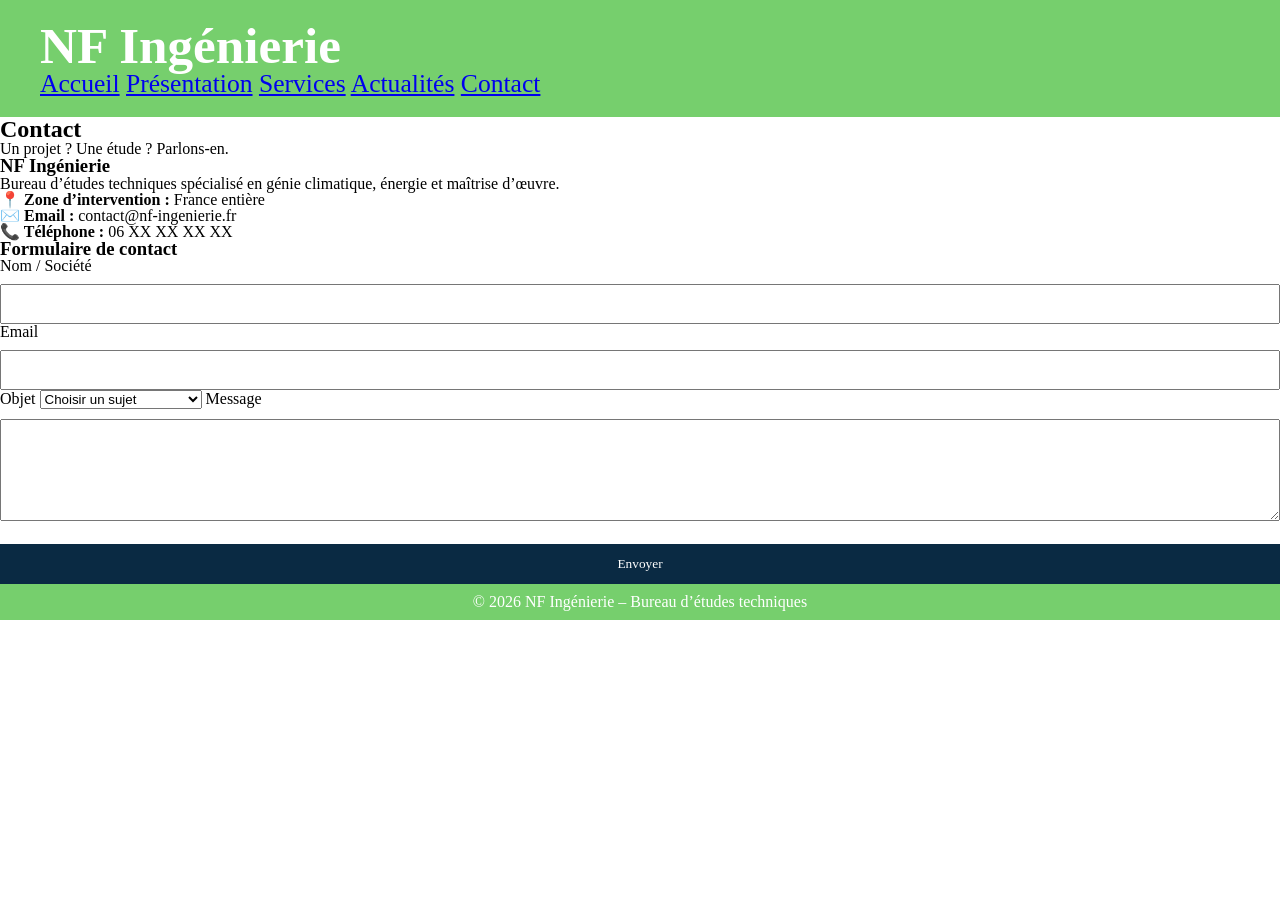
==== contact.html @ 230f8d85 "Add files via upload" ====
<!DOCTYPE html>
<html lang="fr">
<head>
  <meta charset="UTF-8">
  <title>Contact | NF Ingénierie</title>
  <meta name="description" content="Contactez NF Ingénierie, bureau d’études CVC, énergie et maîtrise d’œuvre.">
  <meta name="viewport" content="width=device-width, initial-scale=1.0">

  <link rel="stylesheet" href="assets/css/style.css">
</head>
<body>

<!-- HEADER -->
<header class="header">
  <div class="container">
    <h1>NF Ingénierie</h1>
    <nav>
      <a href="index.html">Accueil</a>
      <a href="index.html#presentation">Présentation</a>
      <a href="index.html#domaines">Services</a>
      <a href="index.html#actualites">Actualités</a>
      <a href="contact.html" class="active">Contact</a>
    </nav>
  </div>
</header>

<!-- HERO -->
<section class="contact-hero">
  <h2>Contact</h2>
  <p>Un projet ? Une étude ? Parlons-en.</p>
</section>

<!-- SECTION CONTACT -->
<section class="contact-section">
  <div class="contact-container">

    <!-- INFOS -->
    <div class="contact-info">
      <h3>NF Ingénierie</h3>
      <p>
        Bureau d’études techniques spécialisé en génie climatique,
        énergie et maîtrise d’œuvre.
      </p>

      <ul>
        <li><strong>📍 Zone d’intervention :</strong> France entière</li>
        <li><strong>✉️ Email :</strong> contact@nf-ingenierie.fr</li>
        <li><strong>📞 Téléphone :</strong> 06 XX XX XX XX</li>
      </ul>
    </div>

    <!-- FORMULAIRE -->
    <div class="contact-form">
      <h3>Formulaire de contact</h3>

      <form id="contactForm">
        <label for="name">Nom / Société</label>
        <input type="text" id="name" required>

        <label for="email">Email</label>
        <input type="email" id="email" required>

        <label for="subject">Objet</label>
        <select id="subject" required>
          <option value="">Choisir un sujet</option>
          <option>Audit / Diagnostic</option>
          <option>Études thermiques</option>
          <option>Maîtrise d'œuvre</option>
          <option>Énergies renouvelables</option>
          <option>Autre demande</option>
        </select>

        <label for="message">Message</label>
        <textarea id="message" rows="5" required></textarea>

        <button type="submit">Envoyer</button>
        <p id="formStatus" class="form-status"></p>
      </form>
    </div>

  </div>
</section>

<!-- FOOTER -->
<footer class="footer">
  <p>© 2026 NF Ingénierie – Bureau d’études techniques</p>
</footer>

<script src="assets/js/contact.js"></script>
</body>
</html>
---- assets/css/style.css ----
/* ===== GLOBAL ===== */
* {
  box-sizing: border-box;
  margin: 0;
  padding: 0;
}

html, body {
  height: 100%;
  font-family: 'Times New Roman', Times, serif;
  line-height: 1;
  display: flex;
  flex-direction: column;
  width: 100%;
}

main {
  flex: 1 0 auto;
  width: 100%;
}

/* ===== HEADER ===== */
header {
  background: #76cf6d;
  color: white;
  padding: 20px 40px;
  display: flex;
  justify-content: space-between;
  align-items: center;
  font-size: 1.6rem;
  cursor: default;
}

header .logo {
  font-weight: bold;
  cursor: pointer;
}

nav button {
  background: none;
  border: none;
  color: white;
  margin-left: 40px;
  cursor: pointer;
  font-size: 1.6rem;
}

nav button:hover {
  text-decoration: underline;
}

/* ===== HERO ===== */
.hero {
  padding: 0px 200px;
  text-align: center;
   background: #e7e6e6;
  width: 100%;
}

/* ===== CONTENT ===== */
.content {
  display: none;
  padding: 40px 20px;
  background-color: #f0f0f0;
  text-align: center;
  width: 100%;
  min-height: 60vh; /* occupe plus d'espace vertical */
  border-radius: 0;
}

.content.active {
  display: block;
}

/* ===== MISSIONS ===== */
.missions-grid {
  display: flex;
  flex-wrap: wrap;
  justify-content: space-around;
  gap: 20px;
  width: 100%;
  padding: 20px;
}

.mission-card {
  flex: 1 1 30%;
  background: rgb(89, 201, 209);
  border-radius: 10px;
  padding: 25px;
  cursor: pointer;
  transition: transform 0.3s;
  position: relative;
}

.mission-card:hover {
  transform: translateY(-5px);
  box-shadow: 0 10px 25px rgba(0,0,0,0.1);
}

.mission-preview {
  list-style: none;
  display: none;
  margin-top: 15px;
  color: hsl(0, 0%, 3%);
}

.mission-card:hover .mission-preview {
  display: block;
  }

/* Détails des missions */
.mission-detail-page ul {
  text-align: center;
  list-style: none;
  margin: 15px 0;
  padding-left: 20px;
}

.mission-detail-page h4 {
  text-align: center;
  margin-top: 20px;
}

/* ===== ACTUALITÉS ===== */
.actus-grid {
  display: grid;
  grid-template-columns: repeat(auto-fit, minmax(300px, 1fr));
  gap: 30px;
  margin-top: 30px;
}

.actu-card {
  background: white;
  border-radius: 8px;
  overflow: hidden;
  box-shadow: 0 8px 20px rgba(0,0,0,0.08);
  transition: 0.3s;
}

.actu-card:hover {
  transform: translateY(-5px);
}

.actu-content {
  padding: 20px;
}

.actu-content h3 {
  margin-top: 0;
}

.actu-date {
  font-size: 1.2rem;
  color: #777;
  margin-bottom: 10px;
}

/* ===== FORMULAIRES ===== */
form input, form textarea, form button {
  width: 100%;
  padding: 10px;
  margin-top: 10px;
  font-family: 'Times New Roman', Times, serif;
}

form button {
  background: #0a2a43;
  color: white;
  border: none;
  cursor: pointer;
  padding: 12px;
  margin-top: 20px;
  transition: 0.3s;
}

form button:hover {
  background: #076b28;
}

/* ===== FOOTER ===== */
footer {
  flex-shrink: 0;
  background: #76cf6d;
  color: white;
  text-align: center;
  padding: 10px 20px;
  width: 100%;
}

/* ===== RESPONSIVE ===== */
@media (max-width: 768px) {
  .missions-grid {
    flex-direction: column;
    align-items: center;
  }

  nav button {
    margin-left: 20px;
    font-size: 1.4rem;
  }

  .hero, .content {
    width: 95%;
  }
}
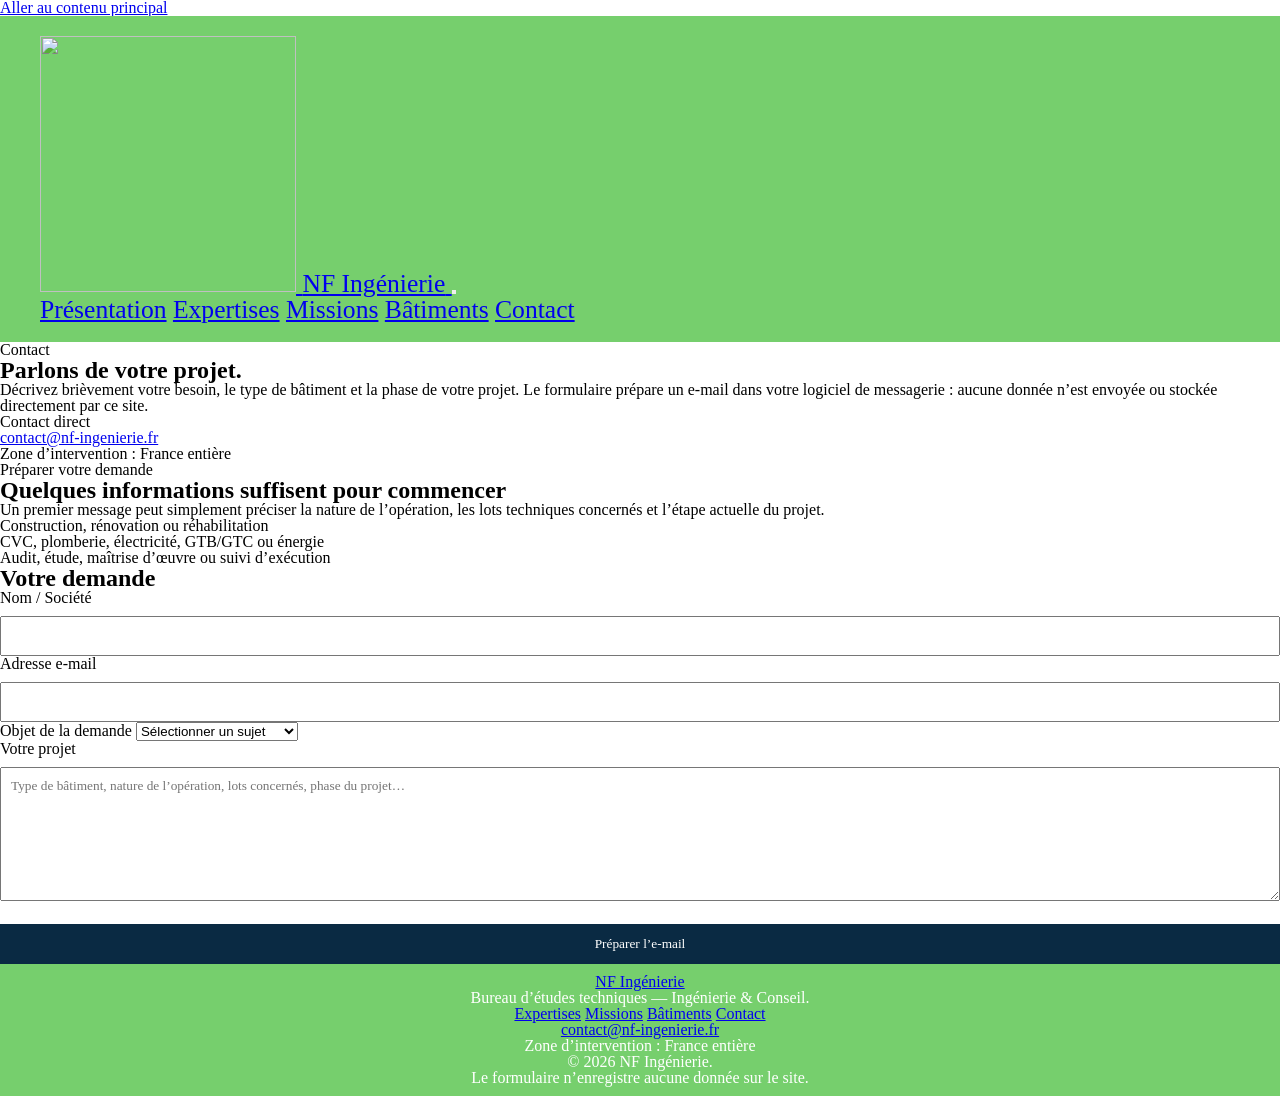
==== commit 7c57a160: "Add files via upload" ====
--- a/contact.html
+++ b/contact.html
@@ -2,90 +2,199 @@
 <html lang="fr">
 <head>
   <meta charset="UTF-8">
-  <title>Contact | NF Ingénierie</title>
-  <meta name="description" content="Contactez NF Ingénierie, bureau d’études CVC, énergie et maîtrise d’œuvre.">
   <meta name="viewport" content="width=device-width, initial-scale=1.0">
-
+  <meta name="theme-color" content="#76cf6d">
+  <link rel="canonical" href="https://nf-ingenierie-bureau-etudes.github.io/contact.html">
+  <title>Contact | NF Ingénierie — Bureau d’études techniques</title>
+  <meta
+    name="description"
+    content="Contactez NF Ingénierie pour présenter votre projet d’étude, de maîtrise d’œuvre, de rénovation énergétique ou de lots techniques du bâtiment."
+  >
+  <link rel="icon" type="image/png" href="assets/images/favicon.png">
   <link rel="stylesheet" href="assets/css/style.css">
 </head>
 <body>
-
-<!-- HEADER -->
-<header class="header">
-  <div class="container">
-    <h1>NF Ingénierie</h1>
-    <nav>
-      <a href="index.html">Accueil</a>
-      <a href="index.html#presentation">Présentation</a>
-      <a href="index.html#domaines">Services</a>
-      <a href="index.html#actualites">Actualités</a>
-      <a href="contact.html" class="active">Contact</a>
-    </nav>
-  </div>
-</header>
-
-<!-- HERO -->
-<section class="contact-hero">
-  <h2>Contact</h2>
-  <p>Un projet ? Une étude ? Parlons-en.</p>
-</section>
-
-<!-- SECTION CONTACT -->
-<section class="contact-section">
-  <div class="contact-container">
-
-    <!-- INFOS -->
-    <div class="contact-info">
-      <h3>NF Ingénierie</h3>
-      <p>
-        Bureau d’études techniques spécialisé en génie climatique,
-        énergie et maîtrise d’œuvre.
-      </p>
-
-      <ul>
-        <li><strong>📍 Zone d’intervention :</strong> France entière</li>
-        <li><strong>✉️ Email :</strong> contact@nf-ingenierie.fr</li>
-        <li><strong>📞 Téléphone :</strong> 06 XX XX XX XX</li>
-      </ul>
+  <a class="skip-link" href="#contenu">Aller au contenu principal</a>
+
+  <!-- =========================
+       EN-TÊTE
+  ========================== -->
+  <header class="site-header">
+    <div class="container header-inner">
+      <a class="brand" href="index.html" aria-label="NF Ingénierie — retour à l’accueil">
+        <img
+          class="brand-mark"
+          src="assets/images/favicon.png"
+          alt=""
+          width="256"
+          height="256"
+          aria-hidden="true"
+        >
+        <span class="brand-name">NF Ingénierie</span>
+      </a>
+
+      <button
+        class="menu-toggle"
+        type="button"
+        aria-expanded="false"
+        aria-controls="main-navigation"
+        aria-label="Ouvrir le menu principal"
+      >
+        <span class="menu-toggle-line" aria-hidden="true"></span>
+        <span class="menu-toggle-line" aria-hidden="true"></span>
+        <span class="menu-toggle-line" aria-hidden="true"></span>
+      </button>
+
+      <nav id="main-navigation" class="main-nav" aria-label="Navigation principale">
+        <a href="index.html#presentation">Présentation</a>
+        <a href="index.html#expertises">Expertises</a>
+        <a href="index.html#missions">Missions</a>
+        <a href="index.html#batiments">Bâtiments</a>
+        <a class="nav-cta active" href="contact.html" aria-current="page">Contact</a>
+      </nav>
     </div>
-
-    <!-- FORMULAIRE -->
-    <div class="contact-form">
-      <h3>Formulaire de contact</h3>
-
-      <form id="contactForm">
-        <label for="name">Nom / Société</label>
-        <input type="text" id="name" required>
-
-        <label for="email">Email</label>
-        <input type="email" id="email" required>
-
-        <label for="subject">Objet</label>
-        <select id="subject" required>
-          <option value="">Choisir un sujet</option>
-          <option>Audit / Diagnostic</option>
-          <option>Études thermiques</option>
-          <option>Maîtrise d'œuvre</option>
-          <option>Énergies renouvelables</option>
-          <option>Autre demande</option>
-        </select>
-
-        <label for="message">Message</label>
-        <textarea id="message" rows="5" required></textarea>
-
-        <button type="submit">Envoyer</button>
-        <p id="formStatus" class="form-status"></p>
-      </form>
+  </header>
+
+  <main id="contenu">
+    <!-- =========================
+         INTRODUCTION CONTACT
+    ========================== -->
+    <section class="contact-hero" aria-labelledby="contact-title">
+      <div class="container contact-hero-grid">
+        <div>
+          <p class="eyebrow">Contact</p>
+          <h1 id="contact-title">Parlons de votre projet.</h1>
+          <p>
+            Décrivez brièvement votre besoin, le type de bâtiment et la phase de votre projet.
+            Le formulaire prépare un e-mail dans votre logiciel de messagerie : aucune donnée
+            n’est envoyée ou stockée directement par ce site.
+          </p>
+        </div>
+
+        <aside class="contact-direct" aria-labelledby="direct-title">
+          <p class="contact-label" id="direct-title">Contact direct</p>
+          <a href="mailto:contact@nf-ingenierie.fr">contact@nf-ingenierie.fr</a>
+          <p>Zone d’intervention : France entière</p>
+        </aside>
+      </div>
+    </section>
+
+    <!-- =========================
+         FORMULAIRE
+    ========================== -->
+    <section class="section contact-section" aria-labelledby="form-title">
+      <div class="container contact-layout">
+        <div class="contact-guidance">
+          <p class="eyebrow">Préparer votre demande</p>
+          <h2>Quelques informations suffisent pour commencer</h2>
+          <p>
+            Un premier message peut simplement préciser la nature de l’opération, les lots
+            techniques concernés et l’étape actuelle du projet.
+          </p>
+
+          <ul class="contact-points">
+            <li>Construction, rénovation ou réhabilitation</li>
+            <li>CVC, plomberie, électricité, GTB/GTC ou énergie</li>
+            <li>Audit, étude, maîtrise d’œuvre ou suivi d’exécution</li>
+          </ul>
+        </div>
+
+        <div class="form-card">
+          <h2 id="form-title">Votre demande</h2>
+
+          <!--
+            GitHub Pages ne traite pas les formulaires côté serveur.
+            contact.js transforme donc les champs ci-dessous en lien « mailto: ».
+            Le site n'affiche jamais un faux message « envoyé avec succès ».
+          -->
+          <form id="contactForm">
+            <div class="form-field">
+              <label for="name">Nom / Société</label>
+              <input
+                type="text"
+                id="name"
+                name="name"
+                autocomplete="organization"
+                required
+              >
+            </div>
+
+            <div class="form-field">
+              <label for="email">Adresse e-mail</label>
+              <input
+                type="email"
+                id="email"
+                name="email"
+                autocomplete="email"
+                required
+              >
+            </div>
+
+            <div class="form-field">
+              <label for="subject">Objet de la demande</label>
+              <select id="subject" name="subject" required>
+                <option value="">Sélectionner un sujet</option>
+                <option value="Audit / Diagnostic">Audit / Diagnostic</option>
+                <option value="Études thermiques">Études thermiques</option>
+                <option value="Maîtrise d’œuvre">Maîtrise d’œuvre</option>
+                <option value="Énergies renouvelables">Énergies renouvelables</option>
+                <option value="Autre demande">Autre demande</option>
+              </select>
+            </div>
+
+            <div class="form-field">
+              <label for="message">Votre projet</label>
+              <textarea
+                id="message"
+                name="message"
+                rows="7"
+                placeholder="Type de bâtiment, nature de l’opération, lots concernés, phase du projet…"
+                required
+              ></textarea>
+            </div>
+
+            <button class="button button-primary form-submit" type="submit">
+              Préparer l’e-mail
+            </button>
+
+            <!-- aria-live permet aux technologies d'assistance d'annoncer le statut. -->
+            <p id="formStatus" class="form-status" aria-live="polite"></p>
+          </form>
+        </div>
+      </div>
+    </section>
+  </main>
+
+  <!-- =========================
+       PIED DE PAGE
+  ========================== -->
+  <footer class="site-footer">
+    <div class="container footer-grid">
+      <div>
+        <a class="footer-brand" href="index.html">NF Ingénierie</a>
+        <p>Bureau d’études techniques — Ingénierie &amp; Conseil.</p>
+      </div>
+
+      <nav class="footer-nav" aria-label="Navigation de pied de page">
+        <a href="index.html#expertises">Expertises</a>
+        <a href="index.html#missions">Missions</a>
+        <a href="index.html#batiments">Bâtiments</a>
+        <a href="contact.html">Contact</a>
+      </nav>
+
+      <div class="footer-contact">
+        <a href="mailto:contact@nf-ingenierie.fr">contact@nf-ingenierie.fr</a>
+        <p>Zone d’intervention : France entière</p>
+      </div>
     </div>
 
-  </div>
-</section>
-
-<!-- FOOTER -->
-<footer class="footer">
-  <p>© 2026 NF Ingénierie – Bureau d’études techniques</p>
-</footer>
-
-<script src="assets/js/contact.js"></script>
+    <div class="container footer-bottom">
+      <p>© <span data-current-year>2026</span> NF Ingénierie.</p>
+      <p>Le formulaire n’enregistre aucune donnée sur le site.</p>
+    </div>
+  </footer>
+
+  <script src="assets/js/main.js"></script>
+  <script src="assets/js/contact.js"></script>
 </body>
 </html>
--- a/assets/css/style.css
+++ b/assets/css/style.css
@@ -27,13 +27,22 @@
   display: flex;
   justify-content: space-between;
   align-items: center;
+  gap: 24px;
   font-size: 1.6rem;
   cursor: default;
 }
 
 header .logo {
-  font-weight: bold;
-  cursor: pointer;
+  cursor: pointer;
+  flex: 0 0 auto;
+}
+
+header .logo img {
+  display: block;
+  height: 105px;
+  width: auto;
+  max-width: 240px;
+  object-fit: contain;
 }
 
 nav button {
@@ -189,14 +198,31 @@
 
 /* ===== RESPONSIVE ===== */
 @media (max-width: 768px) {
+  header {
+    flex-direction: column;
+    padding: 16px 20px;
+  }
+
+  header .logo img {
+    height: 90px;
+    max-width: 220px;
+  }
+
+  header nav {
+    display: flex;
+    flex-wrap: wrap;
+    justify-content: center;
+    gap: 10px 18px;
+  }
+
   .missions-grid {
     flex-direction: column;
     align-items: center;
   }
 
   nav button {
-    margin-left: 20px;
-    font-size: 1.4rem;
+    margin-left: 0;
+    font-size: 1.2rem;
   }
 
   .hero, .content {
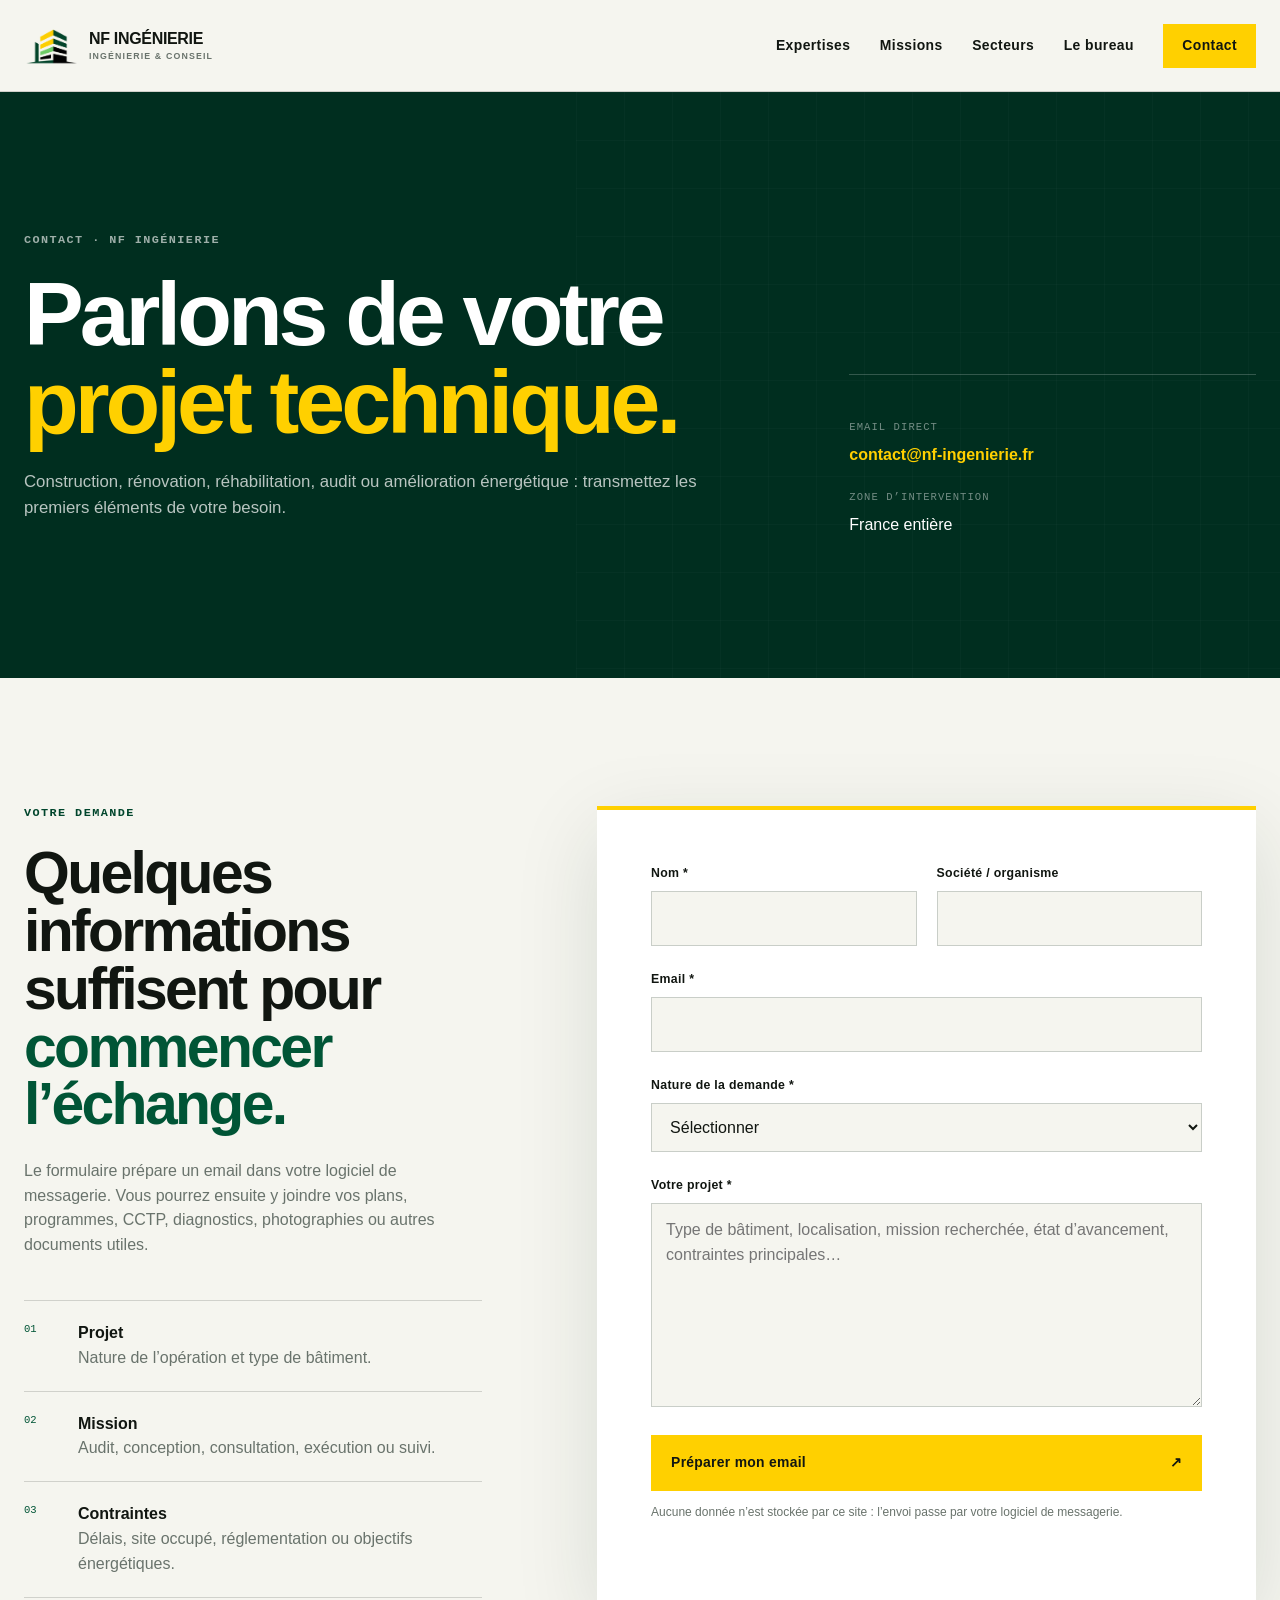
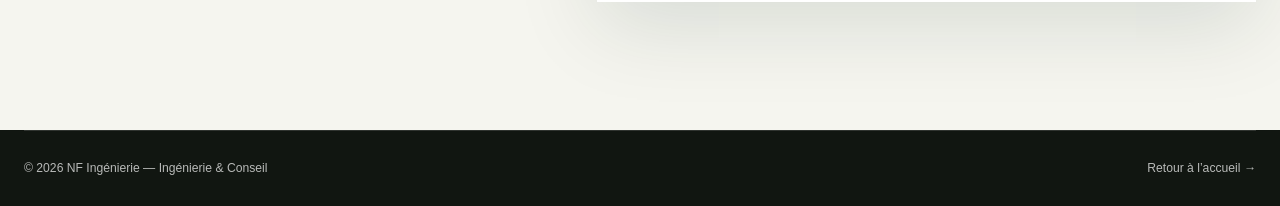
==== commit 761f2734: "Add files via upload" ====
--- a/contact.html
+++ b/contact.html
@@ -1,163 +1,111 @@
-<!DOCTYPE html>
+<!doctype html>
 <html lang="fr">
 <head>
-  <meta charset="UTF-8">
-  <meta name="viewport" content="width=device-width, initial-scale=1.0">
-  <meta name="theme-color" content="#76cf6d">
+  <meta charset="utf-8">
+  <meta name="viewport" content="width=device-width, initial-scale=1">
+  <title>Contact | NF Ingénierie</title>
+  <meta name="description" content="Présentez votre projet à NF Ingénierie : études CVC, plomberie, électricité, GTB/GTC, thermique, énergie et maîtrise d’œuvre.">
+  <meta name="theme-color" content="#00452c">
+  <meta name="robots" content="index,follow">
   <link rel="canonical" href="https://nf-ingenierie-bureau-etudes.github.io/contact.html">
-  <title>Contact | NF Ingénierie — Bureau d’études techniques</title>
-  <meta
-    name="description"
-    content="Contactez NF Ingénierie pour présenter votre projet d’étude, de maîtrise d’œuvre, de rénovation énergétique ou de lots techniques du bâtiment."
-  >
-  <link rel="icon" type="image/png" href="assets/images/favicon.png">
+  <link rel="icon" type="image/png" href="assets/images/logo-nf-ingenierie.png">
+  <script>document.documentElement.classList.add('js');</script>
   <link rel="stylesheet" href="assets/css/style.css">
 </head>
-<body>
-  <a class="skip-link" href="#contenu">Aller au contenu principal</a>
+<body class="contact-page">
+  <a class="skip-link" href="#contenu">Aller au contenu</a>
 
-  <!-- =========================
-       EN-TÊTE
-  ========================== -->
-  <header class="site-header">
-    <div class="container header-inner">
-      <a class="brand" href="index.html" aria-label="NF Ingénierie — retour à l’accueil">
-        <img
-          class="brand-mark"
-          src="assets/images/favicon.png"
-          alt=""
-          width="256"
-          height="256"
-          aria-hidden="true"
-        >
-        <span class="brand-name">NF Ingénierie</span>
+  <header class="site-header" id="top">
+    <div class="header-inner shell">
+      <a class="brand" href="index.html" aria-label="NF Ingénierie — accueil">
+        <img class="brand-mark" src="assets/images/logo-mark.png" alt="" width="1054" height="798">
+        <span class="brand-copy"><strong>NF INGÉNIERIE</strong><small>INGÉNIERIE &amp; CONSEIL</small></span>
       </a>
 
-      <button
-        class="menu-toggle"
-        type="button"
-        aria-expanded="false"
-        aria-controls="main-navigation"
-        aria-label="Ouvrir le menu principal"
-      >
-        <span class="menu-toggle-line" aria-hidden="true"></span>
-        <span class="menu-toggle-line" aria-hidden="true"></span>
-        <span class="menu-toggle-line" aria-hidden="true"></span>
+      <button class="menu-toggle" type="button" aria-expanded="false" aria-controls="main-nav">
+        <span class="sr-only">Ouvrir le menu</span>
+        <span></span><span></span>
       </button>
 
-      <nav id="main-navigation" class="main-nav" aria-label="Navigation principale">
-        <a href="index.html#presentation">Présentation</a>
+      <nav class="main-nav" id="main-nav" aria-label="Navigation principale">
         <a href="index.html#expertises">Expertises</a>
         <a href="index.html#missions">Missions</a>
-        <a href="index.html#batiments">Bâtiments</a>
-        <a class="nav-cta active" href="contact.html" aria-current="page">Contact</a>
+        <a href="index.html#secteurs">Secteurs</a>
+        <a href="index.html#bureau">Le bureau</a>
+        <a class="nav-cta is-current" href="contact.html" aria-current="page">Contact</a>
       </nav>
     </div>
   </header>
 
   <main id="contenu">
-    <!-- =========================
-         INTRODUCTION CONTACT
-    ========================== -->
-    <section class="contact-hero" aria-labelledby="contact-title">
-      <div class="container contact-hero-grid">
-        <div>
-          <p class="eyebrow">Contact</p>
-          <h1 id="contact-title">Parlons de votre projet.</h1>
-          <p>
-            Décrivez brièvement votre besoin, le type de bâtiment et la phase de votre projet.
-            Le formulaire prépare un e-mail dans votre logiciel de messagerie : aucune donnée
-            n’est envoyée ou stockée directement par ce site.
-          </p>
+    <section class="contact-hero">
+      <div class="shell contact-hero-grid">
+        <div class="reveal">
+          <p class="eyebrow eyebrow-light">Contact · NF Ingénierie</p>
+          <h1>Parlons de votre <em>projet technique.</em></h1>
+          <p>Construction, rénovation, réhabilitation, audit ou amélioration énergétique : transmettez les premiers éléments de votre besoin.</p>
         </div>
-
-        <aside class="contact-direct" aria-labelledby="direct-title">
-          <p class="contact-label" id="direct-title">Contact direct</p>
+        <div class="contact-hero-meta reveal">
+          <p class="meta-label">Email direct</p>
           <a href="mailto:contact@nf-ingenierie.fr">contact@nf-ingenierie.fr</a>
-          <p>Zone d’intervention : France entière</p>
-        </aside>
+          <p class="meta-label">Zone d’intervention</p>
+          <p>France entière</p>
+        </div>
       </div>
     </section>
 
-    <!-- =========================
-         FORMULAIRE
-    ========================== -->
-    <section class="section contact-section" aria-labelledby="form-title">
-      <div class="container contact-layout">
-        <div class="contact-guidance">
-          <p class="eyebrow">Préparer votre demande</p>
-          <h2>Quelques informations suffisent pour commencer</h2>
-          <p>
-            Un premier message peut simplement préciser la nature de l’opération, les lots
-            techniques concernés et l’étape actuelle du projet.
-          </p>
+    <section class="contact-main section">
+      <div class="shell contact-layout">
+        <div class="contact-context reveal">
+          <p class="eyebrow">Votre demande</p>
+          <h2>Quelques informations suffisent pour <em>commencer l’échange.</em></h2>
+          <p>Le formulaire prépare un email dans votre logiciel de messagerie. Vous pourrez ensuite y joindre vos plans, programmes, CCTP, diagnostics, photographies ou autres documents utiles.</p>
 
-          <ul class="contact-points">
-            <li>Construction, rénovation ou réhabilitation</li>
-            <li>CVC, plomberie, électricité, GTB/GTC ou énergie</li>
-            <li>Audit, étude, maîtrise d’œuvre ou suivi d’exécution</li>
-          </ul>
+          <div class="contact-points">
+            <div><span>01</span><p><strong>Projet</strong><br>Nature de l’opération et type de bâtiment.</p></div>
+            <div><span>02</span><p><strong>Mission</strong><br>Audit, conception, consultation, exécution ou suivi.</p></div>
+            <div><span>03</span><p><strong>Contraintes</strong><br>Délais, site occupé, réglementation ou objectifs énergétiques.</p></div>
+          </div>
         </div>
 
-        <div class="form-card">
-          <h2 id="form-title">Votre demande</h2>
-
-          <!--
-            GitHub Pages ne traite pas les formulaires côté serveur.
-            contact.js transforme donc les champs ci-dessous en lien « mailto: ».
-            Le site n'affiche jamais un faux message « envoyé avec succès ».
-          -->
-          <form id="contactForm">
-            <div class="form-field">
-              <label for="name">Nom / Société</label>
-              <input
-                type="text"
-                id="name"
-                name="name"
-                autocomplete="organization"
-                required
-              >
+        <div class="contact-form-panel reveal">
+          <form id="contactForm" novalidate>
+            <div class="form-grid">
+              <div class="field">
+                <label for="name">Nom *</label>
+                <input type="text" id="name" name="name" autocomplete="name" required>
+              </div>
+              <div class="field">
+                <label for="company">Société / organisme</label>
+                <input type="text" id="company" name="company" autocomplete="organization">
+              </div>
+              <div class="field field-full">
+                <label for="email">Email *</label>
+                <input type="email" id="email" name="email" autocomplete="email" required>
+              </div>
+              <div class="field field-full">
+                <label for="subject">Nature de la demande *</label>
+                <select id="subject" name="subject" required>
+                  <option value="">Sélectionner</option>
+                  <option>Audit / diagnostic</option>
+                  <option>Études CVC / plomberie</option>
+                  <option>Études électriques CFO / CFA</option>
+                  <option>GTB / GTC</option>
+                  <option>Thermique / performance énergétique</option>
+                  <option>Énergies renouvelables</option>
+                  <option>Maîtrise d’œuvre</option>
+                  <option>Études d’exécution / VISA / DET</option>
+                  <option>Autre demande</option>
+                </select>
+              </div>
+              <div class="field field-full">
+                <label for="message">Votre projet *</label>
+                <textarea id="message" name="message" rows="7" placeholder="Type de bâtiment, localisation, mission recherchée, état d’avancement, contraintes principales…" required></textarea>
+              </div>
             </div>
 
-            <div class="form-field">
-              <label for="email">Adresse e-mail</label>
-              <input
-                type="email"
-                id="email"
-                name="email"
-                autocomplete="email"
-                required
-              >
-            </div>
-
-            <div class="form-field">
-              <label for="subject">Objet de la demande</label>
-              <select id="subject" name="subject" required>
-                <option value="">Sélectionner un sujet</option>
-                <option value="Audit / Diagnostic">Audit / Diagnostic</option>
-                <option value="Études thermiques">Études thermiques</option>
-                <option value="Maîtrise d’œuvre">Maîtrise d’œuvre</option>
-                <option value="Énergies renouvelables">Énergies renouvelables</option>
-                <option value="Autre demande">Autre demande</option>
-              </select>
-            </div>
-
-            <div class="form-field">
-              <label for="message">Votre projet</label>
-              <textarea
-                id="message"
-                name="message"
-                rows="7"
-                placeholder="Type de bâtiment, nature de l’opération, lots concernés, phase du projet…"
-                required
-              ></textarea>
-            </div>
-
-            <button class="button button-primary form-submit" type="submit">
-              Préparer l’e-mail
-            </button>
-
-            <!-- aria-live permet aux technologies d'assistance d'annoncer le statut. -->
+            <button class="button button-primary form-submit" type="submit">Préparer mon email <span aria-hidden="true">↗</span></button>
+            <p class="form-note">Aucune donnée n’est stockée par ce site : l’envoi passe par votre logiciel de messagerie.</p>
             <p id="formStatus" class="form-status" aria-live="polite"></p>
           </form>
         </div>
@@ -165,36 +113,14 @@
     </section>
   </main>
 
-  <!-- =========================
-       PIED DE PAGE
-  ========================== -->
-  <footer class="site-footer">
-    <div class="container footer-grid">
-      <div>
-        <a class="footer-brand" href="index.html">NF Ingénierie</a>
-        <p>Bureau d’études techniques — Ingénierie &amp; Conseil.</p>
-      </div>
-
-      <nav class="footer-nav" aria-label="Navigation de pied de page">
-        <a href="index.html#expertises">Expertises</a>
-        <a href="index.html#missions">Missions</a>
-        <a href="index.html#batiments">Bâtiments</a>
-        <a href="contact.html">Contact</a>
-      </nav>
-
-      <div class="footer-contact">
-        <a href="mailto:contact@nf-ingenierie.fr">contact@nf-ingenierie.fr</a>
-        <p>Zone d’intervention : France entière</p>
-      </div>
-    </div>
-
-    <div class="container footer-bottom">
-      <p>© <span data-current-year>2026</span> NF Ingénierie.</p>
-      <p>Le formulaire n’enregistre aucune donnée sur le site.</p>
+  <footer class="site-footer compact-footer">
+    <div class="shell footer-bottom">
+      <p>© <span data-year>2026</span> NF Ingénierie — Ingénierie & Conseil</p>
+      <a href="index.html">Retour à l’accueil →</a>
     </div>
   </footer>
 
-  <script src="assets/js/main.js"></script>
-  <script src="assets/js/contact.js"></script>
+  <script src="assets/js/main.js" defer></script>
+  <script src="assets/js/contact.js" defer></script>
 </body>
 </html>
--- a/assets/css/style.css
+++ b/assets/css/style.css
@@ -1,231 +1,1645 @@
-/* ===== GLOBAL ===== */
+:root {
+  --ink: #111611;
+  --ink-soft: #303a34;
+  --green-950: #002e1f;
+  --green-900: #003a27;
+  --green-800: #00452c;
+  --green-700: #005536;
+  --green-100: #e7efe9;
+  --yellow: #ffd000;
+  --lime: #68c96a;
+  --paper: #f5f5ef;
+  --paper-deep: #e9ebe4;
+  --white: #ffffff;
+  --muted: #69736c;
+  --line: rgba(17, 22, 17, 0.16);
+  --line-light: rgba(255, 255, 255, 0.18);
+  --shadow: 0 24px 80px rgba(0, 45, 29, 0.12);
+  --shell: min(1280px, calc(100vw - 48px));
+  --header-h: 92px;
+  --ease: cubic-bezier(.2,.72,.2,1);
+}
+
 * {
   box-sizing: border-box;
+}
+
+html {
+  scroll-behavior: smooth;
+  scroll-padding-top: calc(var(--header-h) + 20px);
+}
+
+body {
+  margin: 0;
+  color: var(--ink);
+  background: var(--paper);
+  font-family: Inter, ui-sans-serif, -apple-system, BlinkMacSystemFont, "Segoe UI", Arial, Helvetica, sans-serif;
+  font-size: 16px;
+  line-height: 1.55;
+  text-rendering: optimizeLegibility;
+  -webkit-font-smoothing: antialiased;
+}
+
+a {
+  color: inherit;
+  text-decoration: none;
+}
+
+img {
+  display: block;
+  max-width: 100%;
+}
+
+button,
+input,
+select,
+textarea {
+  font: inherit;
+}
+
+button,
+a {
+  -webkit-tap-highlight-color: transparent;
+}
+
+::selection {
+  background: var(--yellow);
+  color: var(--ink);
+}
+
+.sr-only {
+  position: absolute;
+  width: 1px;
+  height: 1px;
+  padding: 0;
+  margin: -1px;
+  overflow: hidden;
+  clip: rect(0, 0, 0, 0);
+  white-space: nowrap;
+  border: 0;
+}
+
+.skip-link {
+  position: fixed;
+  z-index: 1000;
+  left: 16px;
+  top: 12px;
+  transform: translateY(-180%);
+  padding: 10px 14px;
+  background: var(--yellow);
+  color: var(--ink);
+  font-weight: 800;
+}
+
+.skip-link:focus {
+  transform: translateY(0);
+}
+
+:focus-visible {
+  outline: 3px solid var(--yellow);
+  outline-offset: 4px;
+}
+
+.shell {
+  width: var(--shell);
+  margin-inline: auto;
+}
+
+/* Header */
+.site-header {
+  position: sticky;
+  top: 0;
+  z-index: 100;
+  height: var(--header-h);
+  background: rgba(245, 245, 239, 0.96);
+  border-bottom: 1px solid var(--line);
+  backdrop-filter: blur(18px);
+  -webkit-backdrop-filter: blur(18px);
+}
+
+.header-inner {
+  height: 100%;
+  display: flex;
+  align-items: center;
+  justify-content: space-between;
+  gap: 28px;
+}
+
+.brand {
+  min-width: 248px;
+  display: inline-flex;
+  align-items: center;
+  gap: 11px;
+}
+
+.brand-mark {
+  width: 54px;
+  height: 46px;
+  object-fit: contain;
+  flex: 0 0 auto;
+}
+
+.brand-copy {
+  display: flex;
+  flex-direction: column;
+  line-height: 1;
+}
+
+.brand-copy strong {
+  font-size: 1rem;
+  letter-spacing: -.02em;
+}
+
+.brand-copy small {
+  margin-top: 5px;
+  color: var(--muted);
+  font-size: .55rem;
+  font-weight: 720;
+  letter-spacing: .13em;
+}
+
+.main-nav {
+  display: flex;
+  align-items: center;
+  gap: clamp(18px, 2.3vw, 38px);
+}
+
+.main-nav a {
+  position: relative;
+  font-size: 0.87rem;
+  font-weight: 760;
+  letter-spacing: .03em;
+}
+
+.main-nav a:not(.nav-cta)::after {
+  content: "";
+  position: absolute;
+  left: 0;
+  right: 100%;
+  bottom: -8px;
+  height: 2px;
+  background: var(--green-800);
+  transition: right .3s var(--ease);
+}
+
+.main-nav a:not(.nav-cta):hover::after,
+.main-nav a:not(.nav-cta):focus-visible::after {
+  right: 0;
+}
+
+.nav-cta {
+  display: inline-flex;
+  align-items: center;
+  min-height: 44px;
+  padding: 0 18px;
+  background: var(--green-800);
+  color: var(--white);
+  border: 1px solid var(--green-800);
+  transition: background .25s ease, color .25s ease;
+}
+
+.nav-cta:hover,
+.nav-cta.is-current {
+  background: var(--yellow);
+  color: var(--ink);
+  border-color: var(--yellow);
+}
+
+.menu-toggle {
+  display: none;
+  width: 48px;
+  height: 48px;
+  border: 0;
+  background: transparent;
+  cursor: pointer;
+}
+
+.menu-toggle > span:not(.sr-only) {
+  display: block;
+  width: 24px;
+  height: 2px;
+  margin: 6px auto;
+  background: var(--ink);
+  transition: transform .25s ease;
+}
+
+/* Global type */
+.eyebrow {
+  margin: 0 0 24px;
+  color: var(--green-800);
+  font-family: ui-monospace, SFMono-Regular, Menlo, Consolas, monospace;
+  font-size: .74rem;
+  font-weight: 700;
+  line-height: 1.2;
+  letter-spacing: .12em;
+  text-transform: uppercase;
+}
+
+.eyebrow span {
+  color: var(--ink);
+}
+
+.eyebrow-light {
+  color: rgba(255,255,255,.62);
+}
+
+h1,
+h2,
+h3,
+p {
+  margin-top: 0;
+}
+
+h1,
+h2,
+h3 {
+  text-wrap: balance;
+}
+
+h1,
+h2 {
+  letter-spacing: -.045em;
+  line-height: .98;
+}
+
+h1 {
+  margin-bottom: 28px;
+  font-size: clamp(3.1rem, 7vw, 7.3rem);
+  font-weight: 760;
+}
+
+h2 {
+  margin-bottom: 26px;
+  font-size: clamp(2.45rem, 5.2vw, 5.3rem);
+  font-weight: 735;
+}
+
+h1 em,
+h2 em {
+  color: var(--yellow);
+  font-style: normal;
+}
+
+.section:not(.section-dark) h2 em,
+.contact-main h2 em {
+  color: var(--green-700);
+}
+
+.button {
+  display: inline-flex;
+  align-items: center;
+  justify-content: space-between;
+  gap: 34px;
+  min-height: 56px;
+  padding: 0 20px;
+  border: 1px solid transparent;
+  font-size: .87rem;
+  font-weight: 800;
+  letter-spacing: .02em;
+  transition: transform .25s var(--ease), background .25s ease, color .25s ease;
+}
+
+.button:hover {
+  transform: translateY(-2px);
+}
+
+.button-primary {
+  background: var(--yellow);
+  color: var(--ink);
+}
+
+.button-primary:hover {
+  background: #ffe152;
+}
+
+.button-yellow {
+  background: var(--yellow);
+  color: var(--ink);
+}
+
+.text-link,
+.email-link {
+  display: inline-flex;
+  align-items: center;
+  gap: 12px;
+  font-weight: 760;
+  border-bottom: 1px solid currentColor;
+  padding-bottom: 4px;
+}
+
+.text-link span {
+  transition: transform .25s var(--ease);
+}
+
+.text-link:hover span {
+  transform: translateY(3px);
+}
+
+.dark-link {
+  color: var(--green-800);
+}
+
+/* Hero */
+.hero {
+  color: var(--white);
+  background: var(--green-950);
+  overflow: hidden;
+}
+
+.hero-grid {
+  min-height: calc(100vh - var(--header-h));
+  display: grid;
+  grid-template-columns: 1.1fr .9fr;
+  align-items: center;
+  gap: clamp(42px, 6vw, 110px);
+  padding-block: clamp(72px, 10vw, 130px);
+}
+
+.hero-copy {
+  position: relative;
+  z-index: 2;
+}
+
+.hero .eyebrow {
+  color: rgba(255,255,255,.68);
+}
+
+.hero .eyebrow span {
+  color: var(--yellow);
+}
+
+.hero h1 {
+  max-width: 900px;
+}
+
+.hero-lead {
+  max-width: 760px;
+  margin-bottom: 34px;
+  color: rgba(255,255,255,.78);
+  font-size: clamp(1.04rem, 1.5vw, 1.25rem);
+  line-height: 1.65;
+}
+
+.hero-actions {
+  display: flex;
+  align-items: center;
+  gap: 28px;
+  flex-wrap: wrap;
+  margin-bottom: 50px;
+}
+
+.hero .text-link {
+  color: var(--white);
+}
+
+.hero-scope {
+  display: flex;
+  flex-wrap: wrap;
+  gap: 9px;
+}
+
+.hero-scope span {
+  padding: 7px 10px;
+  border: 1px solid rgba(255,255,255,.19);
+  color: rgba(255,255,255,.7);
+  font-family: ui-monospace, SFMono-Regular, Menlo, Consolas, monospace;
+  font-size: .68rem;
+  letter-spacing: .08em;
+  text-transform: uppercase;
+}
+
+.hero-visual {
+  position: relative;
+  min-height: 600px;
+  display: grid;
+  place-items: center;
+}
+
+.technical-grid {
+  position: absolute;
+  inset: -10%;
+  opacity: .26;
+  background-image:
+    linear-gradient(rgba(255,255,255,.08) 1px, transparent 1px),
+    linear-gradient(90deg, rgba(255,255,255,.08) 1px, transparent 1px);
+  background-size: 48px 48px;
+  mask-image: linear-gradient(to bottom, transparent 0%, #000 16%, #000 86%, transparent 100%);
+}
+
+.technical-grid::before,
+.technical-grid::after {
+  content: "";
+  position: absolute;
+  border: 1px solid rgba(255,208,0,.46);
+}
+
+.technical-grid::before {
+  width: 72%;
+  height: 58%;
+  right: 5%;
+  top: 18%;
+}
+
+.technical-grid::after {
+  width: 44%;
+  height: 35%;
+  left: 5%;
+  bottom: 12%;
+  border-color: rgba(104,201,106,.38);
+}
+
+.logo-panel {
+  position: relative;
+  z-index: 2;
+  width: min(90%, 510px);
+  aspect-ratio: 1 / 1;
+  display: grid;
+  place-items: center;
+  background: var(--paper);
+  box-shadow: 0 40px 100px rgba(0,0,0,.28);
+}
+
+.logo-panel::after {
+  content: "";
+  position: absolute;
+  inset: 0;
+  border: 1px solid rgba(0,0,0,.08);
+  pointer-events: none;
+}
+
+.logo-panel img {
+  width: 88%;
+  height: 88%;
+  object-fit: contain;
+}
+
+.panel-index,
+.panel-caption,
+.technical-tag {
+  position: absolute;
+  z-index: 3;
+  font-family: ui-monospace, SFMono-Regular, Menlo, Consolas, monospace;
+  font-size: .64rem;
+  letter-spacing: .1em;
+  text-transform: uppercase;
+}
+
+.panel-index {
+  top: 17px;
+  left: 17px;
+  color: var(--green-800);
+}
+
+.panel-caption {
+  bottom: 17px;
+  right: 17px;
+  color: var(--muted);
+}
+
+.technical-tag {
+  color: var(--white);
+  background: var(--green-700);
+  border: 1px solid rgba(255,255,255,.22);
+  padding: 7px 9px;
+}
+
+.tag-1 { top: 8%; left: 2%; }
+.tag-2 { top: 19%; right: -2%; background: #101510; }
+.tag-3 { bottom: 13%; right: 2%; background: var(--yellow); color: var(--ink); border-color: var(--yellow); }
+.tag-4 { bottom: 3%; left: 8%; background: var(--lime); color: var(--ink); border-color: var(--lime); }
+
+.credibility-strip {
+  border-top: 1px solid rgba(255,255,255,.16);
+  background: rgba(0,0,0,.08);
+}
+
+.credibility-grid {
+  display: grid;
+  grid-template-columns: repeat(4, 1fr);
+}
+
+.credibility-grid > div {
+  min-height: 100px;
+  padding: 22px 24px;
+  display: flex;
+  flex-direction: column;
+  justify-content: space-between;
+  border-right: 1px solid rgba(255,255,255,.14);
+}
+
+.credibility-grid > div:first-child {
+  border-left: 1px solid rgba(255,255,255,.14);
+}
+
+.credibility-grid span {
+  color: var(--yellow);
+  font-family: ui-monospace, SFMono-Regular, Menlo, Consolas, monospace;
+  font-size: .66rem;
+}
+
+.credibility-grid strong {
+  max-width: 240px;
+  font-size: .78rem;
+  line-height: 1.35;
+  letter-spacing: .025em;
+}
+
+/* Sections */
+.section {
+  padding-block: clamp(88px, 10vw, 150px);
+}
+
+.section-split {
+  display: grid;
+  grid-template-columns: .36fr 1fr;
+  gap: clamp(50px, 8vw, 150px);
+}
+
+.section-kicker {
+  display: flex;
+  gap: 18px;
+  align-items: flex-start;
+  padding-top: 8px;
+}
+
+.section-kicker p,
+.section-number {
+  margin: 0;
+  font-family: ui-monospace, SFMono-Regular, Menlo, Consolas, monospace;
+  font-size: .72rem;
+  letter-spacing: .1em;
+  text-transform: uppercase;
+}
+
+.section-number {
+  color: var(--green-800);
+}
+
+.section-statement h2 {
+  max-width: 1050px;
+  font-size: clamp(2.7rem, 5.8vw, 6.1rem);
+}
+
+.section-statement h2 span {
+  color: var(--green-700);
+}
+
+.section-statement > p {
+  max-width: 820px;
+  color: var(--ink-soft);
+  font-size: clamp(1.05rem, 1.55vw, 1.25rem);
+}
+
+.section-dark {
+  position: relative;
+  color: var(--white);
+  background: var(--ink);
+}
+
+.section-dark::before {
+  content: "";
+  position: absolute;
+  top: 0;
+  left: 0;
+  width: 24%;
+  height: 4px;
+  background: var(--yellow);
+}
+
+.section-head {
+  display: grid;
+  grid-template-columns: 1.3fr .7fr;
+  gap: clamp(40px, 8vw, 120px);
+  align-items: end;
+  margin-bottom: clamp(56px, 8vw, 100px);
+}
+
+.section-head h2 {
+  margin-bottom: 0;
+  max-width: 950px;
+}
+
+.section-head > p {
+  max-width: 520px;
+  margin-bottom: 6px;
+  color: rgba(255,255,255,.66);
+}
+
+.section-head-light > p {
+  color: var(--muted);
+}
+
+.expertise-list {
+  border-top: 1px solid var(--line-light);
+}
+
+.expertise-row {
+  display: grid;
+  grid-template-columns: 80px minmax(0, 1.2fr) minmax(240px, .65fr);
+  gap: 28px;
+  align-items: start;
+  padding: 34px 0 38px;
+  border-bottom: 1px solid var(--line-light);
+  transition: background .25s ease, padding .25s var(--ease);
+}
+
+.expertise-row:hover {
+  background: rgba(255,255,255,.035);
+  padding-left: 16px;
+  padding-right: 16px;
+}
+
+.expertise-no,
+.tech-line,
+.expertise-meta {
+  font-family: ui-monospace, SFMono-Regular, Menlo, Consolas, monospace;
+  text-transform: uppercase;
+  letter-spacing: .08em;
+}
+
+.expertise-no {
+  color: var(--yellow);
+  font-size: .72rem;
+}
+
+.expertise-main h3 {
+  margin-bottom: 12px;
+  font-size: clamp(1.55rem, 2.5vw, 2.25rem);
+  line-height: 1.05;
+}
+
+.expertise-main p {
+  max-width: 760px;
+  margin-bottom: 0;
+  color: rgba(255,255,255,.66);
+}
+
+.expertise-meta {
+  color: rgba(255,255,255,.42);
+  font-size: .67rem;
+  line-height: 1.7;
+}
+
+/* Missions */
+.project-cycle {
+  list-style: none;
   margin: 0;
   padding: 0;
-}
-
-html, body {
-  height: 100%;
-  font-family: 'Times New Roman', Times, serif;
-  line-height: 1;
+  display: grid;
+  grid-template-columns: repeat(5, 1fr);
+  border-top: 1px solid var(--line);
+  border-bottom: 1px solid var(--line);
+}
+
+.cycle-step {
+  position: relative;
+  min-height: 420px;
+  padding: 38px 24px 32px;
+  border-right: 1px solid var(--line);
+}
+
+.cycle-step:first-child {
+  border-left: 1px solid var(--line);
+}
+
+.cycle-step::before {
+  content: "";
+  position: absolute;
+  left: 0;
+  top: -1px;
+  width: 0;
+  height: 3px;
+  background: var(--green-700);
+  transition: width .4s var(--ease);
+}
+
+.cycle-step:hover::before {
+  width: 100%;
+}
+
+.cycle-marker {
+  width: 42px;
+  height: 42px;
+  display: grid;
+  place-items: center;
+  margin-bottom: 74px;
+  border: 1px solid var(--line);
+  font-family: ui-monospace, SFMono-Regular, Menlo, Consolas, monospace;
+  font-size: .68rem;
+  color: var(--green-800);
+}
+
+.cycle-label {
+  margin-bottom: 8px;
+  color: var(--muted);
+  font-family: ui-monospace, SFMono-Regular, Menlo, Consolas, monospace;
+  font-size: .68rem;
+  letter-spacing: .08em;
+  text-transform: uppercase;
+}
+
+.cycle-step h3 {
+  margin-bottom: 16px;
+  font-size: clamp(1.45rem, 2vw, 1.95rem);
+}
+
+.cycle-step > div:last-child > p:not(.cycle-label) {
+  color: var(--ink-soft);
+  font-size: .9rem;
+}
+
+.tech-line {
+  position: absolute;
+  left: 24px;
+  right: 24px;
+  bottom: 28px;
+  color: var(--green-800);
+  font-size: .64rem;
+}
+
+/* Energy */
+.regulation-section {
+  background: var(--paper-deep);
+}
+
+.regulation-grid {
+  display: grid;
+  grid-template-columns: .85fr 1.15fr;
+  gap: clamp(50px, 9vw, 140px);
+  align-items: start;
+}
+
+.regulation-copy {
+  position: sticky;
+  top: calc(var(--header-h) + 40px);
+}
+
+.regulation-copy h2 {
+  font-size: clamp(2.6rem, 4.7vw, 4.8rem);
+}
+
+.regulation-copy > p:not(.eyebrow) {
+  max-width: 610px;
+  color: var(--ink-soft);
+  margin-bottom: 32px;
+}
+
+.regulation-panel {
+  border-top: 1px solid var(--line);
+}
+
+.regulation-item {
+  display: grid;
+  grid-template-columns: 54px 1fr;
+  gap: 22px;
+  padding: 34px 0;
+  border-bottom: 1px solid var(--line);
+}
+
+.regulation-item > span {
+  padding-top: 7px;
+  color: var(--green-800);
+  font-family: ui-monospace, SFMono-Regular, Menlo, Consolas, monospace;
+  font-size: .68rem;
+}
+
+.regulation-item h3 {
+  margin-bottom: 8px;
+  font-size: 1.45rem;
+}
+
+.regulation-item p {
+  margin-bottom: 0;
+  color: var(--muted);
+}
+
+/* Sectors */
+.sectors-section {
+  background: var(--white);
+}
+
+.sector-grid {
+  display: grid;
+  grid-template-columns: repeat(3, 1fr);
+  border-top: 1px solid var(--line);
+  border-left: 1px solid var(--line);
+}
+
+.sector-card {
+  min-height: 260px;
+  padding: 28px;
+  border-right: 1px solid var(--line);
+  border-bottom: 1px solid var(--line);
   display: flex;
   flex-direction: column;
+  justify-content: flex-end;
+  transition: background .25s ease, color .25s ease;
+}
+
+.sector-card:hover {
+  background: var(--green-800);
+  color: var(--white);
+}
+
+.sector-card > span {
+  margin-bottom: auto;
+  color: var(--green-700);
+  font-family: ui-monospace, SFMono-Regular, Menlo, Consolas, monospace;
+  font-size: .68rem;
+}
+
+.sector-card:hover > span {
+  color: var(--yellow);
+}
+
+.sector-card h3 {
+  margin-bottom: 9px;
+  font-size: clamp(1.6rem, 2vw, 2.15rem);
+}
+
+.sector-card p {
+  margin-bottom: 0;
+  color: var(--muted);
+  font-size: .9rem;
+}
+
+.sector-card:hover p {
+  color: rgba(255,255,255,.7);
+}
+
+/* Office */
+.office-section {
+  background: var(--paper);
+}
+
+.office-grid {
+  display: grid;
+  grid-template-columns: .8fr 1.2fr;
+  gap: clamp(48px, 9vw, 140px);
+  align-items: center;
+}
+
+.office-mark {
+  position: relative;
+  background: var(--white);
+  border: 1px solid var(--line);
+  aspect-ratio: 1/1;
+  display: grid;
+  place-items: center;
+}
+
+.office-mark::before,
+.office-mark::after {
+  content: "";
+  position: absolute;
+  pointer-events: none;
+}
+
+.office-mark::before {
+  inset: 24px;
+  border: 1px solid rgba(0,69,44,.12);
+}
+
+.office-mark::after {
+  width: 96px;
+  height: 4px;
+  top: 0;
+  left: 0;
+  background: var(--yellow);
+}
+
+.office-mark img {
+  width: 82%;
+  height: 82%;
+  object-fit: contain;
+}
+
+.office-copy h2 {
+  font-size: clamp(2.8rem, 5.2vw, 5.4rem);
+}
+
+.office-copy > p:not(.eyebrow) {
+  max-width: 760px;
+  color: var(--ink-soft);
+  font-size: 1.05rem;
+}
+
+.principles {
+  margin-top: 42px;
+  border-top: 1px solid var(--line);
+}
+
+.principles > div {
+  display: grid;
+  grid-template-columns: 46px 1fr;
+  gap: 18px;
+  padding: 20px 0;
+  border-bottom: 1px solid var(--line);
+}
+
+.principles span {
+  color: var(--green-700);
+  font-family: ui-monospace, SFMono-Regular, Menlo, Consolas, monospace;
+  font-size: .68rem;
+}
+
+.principles p {
+  margin: 0;
+  color: var(--muted);
+}
+
+.principles strong {
+  color: var(--ink);
+}
+
+/* CTA */
+.project-cta {
+  color: var(--white);
+  background: var(--green-800);
+  padding-block: clamp(74px, 9vw, 120px);
+  position: relative;
+  overflow: hidden;
+}
+
+.project-cta::after {
+  content: "";
+  position: absolute;
+  width: 420px;
+  height: 420px;
+  right: -180px;
+  bottom: -230px;
+  border: 1px solid rgba(255,255,255,.18);
+  transform: rotate(45deg);
+}
+
+.cta-grid {
+  position: relative;
+  z-index: 2;
+  display: grid;
+  grid-template-columns: 1.25fr .75fr;
+  gap: 60px;
+  align-items: end;
+}
+
+.cta-grid h2 {
+  margin: 0;
+  font-size: clamp(2.8rem, 5.6vw, 5.8rem);
+}
+
+.cta-actions {
+  display: flex;
+  flex-direction: column;
+  align-items: flex-start;
+  gap: 24px;
+  padding-bottom: 8px;
+}
+
+.email-link {
+  color: rgba(255,255,255,.84);
+  overflow-wrap: anywhere;
+}
+
+/* Footer */
+.site-footer {
+  color: rgba(255,255,255,.7);
+  background: var(--ink);
+  padding-top: 70px;
+}
+
+.footer-grid {
+  display: grid;
+  grid-template-columns: 1.25fr repeat(3, 1fr);
+  gap: 48px;
+  padding-bottom: 58px;
+}
+
+.footer-brand {
+  width: 170px;
+  height: 170px;
+  background: var(--paper);
+  display: grid;
+  place-items: center;
+}
+
+.footer-brand img {
+  width: 92%;
+  height: 92%;
+  object-fit: contain;
+}
+
+.footer-grid > div:not(.footer-brand) {
+  display: flex;
+  flex-direction: column;
+  align-items: flex-start;
+  gap: 9px;
+  font-size: .85rem;
+}
+
+.footer-label {
+  margin-bottom: 8px;
+  color: var(--white);
+  font-family: ui-monospace, SFMono-Regular, Menlo, Consolas, monospace;
+  font-size: .67rem;
+  letter-spacing: .1em;
+  text-transform: uppercase;
+}
+
+.footer-grid a:hover {
+  color: var(--yellow);
+}
+
+.footer-grid p {
+  margin: 0;
+}
+
+.footer-bottom {
+  min-height: 76px;
+  display: flex;
+  align-items: center;
+  justify-content: space-between;
+  gap: 24px;
+  border-top: 1px solid rgba(255,255,255,.13);
+  font-size: .76rem;
+}
+
+.footer-bottom p {
+  margin: 0;
+}
+
+.compact-footer {
+  padding-top: 0;
+}
+
+/* Contact page */
+.contact-hero {
+  color: var(--white);
+  background: var(--green-950);
+  padding-block: clamp(88px, 11vw, 150px);
+  position: relative;
+  overflow: hidden;
+}
+
+.contact-hero::after {
+  content: "";
+  position: absolute;
+  inset: 0 0 0 45%;
+  opacity: .18;
+  background-image:
+    linear-gradient(rgba(255,255,255,.12) 1px, transparent 1px),
+    linear-gradient(90deg, rgba(255,255,255,.12) 1px, transparent 1px);
+  background-size: 48px 48px;
+}
+
+.contact-hero-grid {
+  position: relative;
+  z-index: 2;
+  display: grid;
+  grid-template-columns: 1.3fr .7fr;
+  gap: 70px;
+  align-items: end;
+}
+
+.contact-hero h1 {
+  max-width: 900px;
+  margin-bottom: 22px;
+  font-size: clamp(3.4rem, 7vw, 7rem);
+}
+
+.contact-hero > .shell > div:first-child > p:last-child {
+  max-width: 680px;
+  color: rgba(255,255,255,.72);
+  font-size: 1.05rem;
+}
+
+.contact-hero-meta {
+  border-top: 1px solid rgba(255,255,255,.2);
+  padding-top: 22px;
+}
+
+.meta-label {
+  margin: 22px 0 7px;
+  color: rgba(255,255,255,.45);
+  font-family: ui-monospace, SFMono-Regular, Menlo, Consolas, monospace;
+  font-size: .66rem;
+  letter-spacing: .1em;
+  text-transform: uppercase;
+}
+
+.contact-hero-meta a {
+  color: var(--yellow);
+  font-weight: 760;
+  overflow-wrap: anywhere;
+}
+
+.contact-hero-meta p:last-child {
+  margin-bottom: 0;
+}
+
+.contact-layout {
+  display: grid;
+  grid-template-columns: .82fr 1.18fr;
+  gap: clamp(50px, 9vw, 130px);
+  align-items: start;
+}
+
+.contact-context h2 {
+  font-size: clamp(2.7rem, 4.6vw, 4.9rem);
+}
+
+.contact-context > p:not(.eyebrow) {
+  color: var(--muted);
+}
+
+.contact-points {
+  margin-top: 42px;
+  border-top: 1px solid var(--line);
+}
+
+.contact-points > div {
+  display: grid;
+  grid-template-columns: 40px 1fr;
+  gap: 14px;
+  padding: 20px 0;
+  border-bottom: 1px solid var(--line);
+}
+
+.contact-points span {
+  color: var(--green-700);
+  font-family: ui-monospace, SFMono-Regular, Menlo, Consolas, monospace;
+  font-size: .66rem;
+}
+
+.contact-points p {
+  margin: 0;
+  color: var(--muted);
+}
+
+.contact-points strong {
+  color: var(--ink);
+}
+
+.contact-form-panel {
+  background: var(--white);
+  border-top: 4px solid var(--yellow);
+  padding: clamp(28px, 5vw, 54px);
+  box-shadow: var(--shadow);
+}
+
+.form-grid {
+  display: grid;
+  grid-template-columns: repeat(2, 1fr);
+  gap: 24px 20px;
+}
+
+.field {
+  display: flex;
+  flex-direction: column;
+  gap: 8px;
+}
+
+.field-full {
+  grid-column: 1 / -1;
+}
+
+.field label {
+  color: var(--ink);
+  font-size: .77rem;
+  font-weight: 780;
+  letter-spacing: .025em;
+}
+
+.field input,
+.field select,
+.field textarea {
   width: 100%;
-}
-
-main {
-  flex: 1 0 auto;
+  border: 1px solid #c9cec8;
+  border-radius: 0;
+  background: var(--paper);
+  color: var(--ink);
+  padding: 14px 14px;
+  outline: none;
+  transition: border-color .2s ease, box-shadow .2s ease, background .2s ease;
+}
+
+.field textarea {
+  min-height: 180px;
+  resize: vertical;
+}
+
+.field input:focus,
+.field select:focus,
+.field textarea:focus {
+  border-color: var(--green-700);
+  background: var(--white);
+  box-shadow: 0 0 0 3px rgba(0,85,54,.1);
+}
+
+.field [aria-invalid="true"] {
+  border-color: #9d2929;
+  box-shadow: 0 0 0 3px rgba(157,41,41,.08);
+}
+
+.form-submit {
   width: 100%;
-}
-
-/* ===== HEADER ===== */
-header {
-  background: #76cf6d;
-  color: white;
-  padding: 20px 40px;
-  display: flex;
-  justify-content: space-between;
-  align-items: center;
-  gap: 24px;
-  font-size: 1.6rem;
-  cursor: default;
-}
-
-header .logo {
+  margin-top: 28px;
+  border: 0;
   cursor: pointer;
-  flex: 0 0 auto;
-}
-
-header .logo img {
-  display: block;
-  height: 105px;
-  width: auto;
-  max-width: 240px;
-  object-fit: contain;
-}
-
-nav button {
-  background: none;
-  border: none;
-  color: white;
-  margin-left: 40px;
-  cursor: pointer;
-  font-size: 1.6rem;
-}
-
-nav button:hover {
-  text-decoration: underline;
-}
-
-/* ===== HERO ===== */
-.hero {
-  padding: 0px 200px;
-  text-align: center;
-   background: #e7e6e6;
-  width: 100%;
-}
-
-/* ===== CONTENT ===== */
-.content {
-  display: none;
-  padding: 40px 20px;
-  background-color: #f0f0f0;
-  text-align: center;
-  width: 100%;
-  min-height: 60vh; /* occupe plus d'espace vertical */
-  border-radius: 0;
-}
-
-.content.active {
-  display: block;
-}
-
-/* ===== MISSIONS ===== */
-.missions-grid {
-  display: flex;
-  flex-wrap: wrap;
-  justify-content: space-around;
-  gap: 20px;
-  width: 100%;
-  padding: 20px;
-}
-
-.mission-card {
-  flex: 1 1 30%;
-  background: rgb(89, 201, 209);
-  border-radius: 10px;
-  padding: 25px;
-  cursor: pointer;
-  transition: transform 0.3s;
-  position: relative;
-}
-
-.mission-card:hover {
-  transform: translateY(-5px);
-  box-shadow: 0 10px 25px rgba(0,0,0,0.1);
-}
-
-.mission-preview {
-  list-style: none;
-  display: none;
-  margin-top: 15px;
-  color: hsl(0, 0%, 3%);
-}
-
-.mission-card:hover .mission-preview {
-  display: block;
-  }
-
-/* Détails des missions */
-.mission-detail-page ul {
-  text-align: center;
-  list-style: none;
-  margin: 15px 0;
-  padding-left: 20px;
-}
-
-.mission-detail-page h4 {
-  text-align: center;
-  margin-top: 20px;
-}
-
-/* ===== ACTUALITÉS ===== */
-.actus-grid {
-  display: grid;
-  grid-template-columns: repeat(auto-fit, minmax(300px, 1fr));
-  gap: 30px;
-  margin-top: 30px;
-}
-
-.actu-card {
-  background: white;
-  border-radius: 8px;
-  overflow: hidden;
-  box-shadow: 0 8px 20px rgba(0,0,0,0.08);
-  transition: 0.3s;
-}
-
-.actu-card:hover {
-  transform: translateY(-5px);
-}
-
-.actu-content {
-  padding: 20px;
-}
-
-.actu-content h3 {
-  margin-top: 0;
-}
-
-.actu-date {
-  font-size: 1.2rem;
-  color: #777;
-  margin-bottom: 10px;
-}
-
-/* ===== FORMULAIRES ===== */
-form input, form textarea, form button {
-  width: 100%;
-  padding: 10px;
-  margin-top: 10px;
-  font-family: 'Times New Roman', Times, serif;
-}
-
-form button {
-  background: #0a2a43;
-  color: white;
-  border: none;
-  cursor: pointer;
-  padding: 12px;
-  margin-top: 20px;
-  transition: 0.3s;
-}
-
-form button:hover {
-  background: #076b28;
-}
-
-/* ===== FOOTER ===== */
-footer {
-  flex-shrink: 0;
-  background: #76cf6d;
-  color: white;
-  text-align: center;
-  padding: 10px 20px;
-  width: 100%;
-}
-
-/* ===== RESPONSIVE ===== */
-@media (max-width: 768px) {
-  header {
+}
+
+.form-note,
+.form-status {
+  margin: 12px 0 0;
+  color: var(--muted);
+  font-size: .75rem;
+}
+
+.form-status {
+  min-height: 1.2em;
+  color: var(--green-800);
+  font-weight: 700;
+}
+
+/* Reveal animations */
+.js .reveal {
+  opacity: 0;
+  transform: translateY(24px);
+  transition: opacity .75s var(--ease), transform .75s var(--ease);
+}
+
+.js .reveal.is-visible {
+  opacity: 1;
+  transform: none;
+}
+
+/* Responsive */
+@media (max-width: 1100px) {
+  :root {
+    --header-h: 82px;
+  }
+
+  .main-nav {
+    gap: 20px;
+  }
+
+  .main-nav a {
+    font-size: .8rem;
+  }
+
+  .brand {
+    min-width: 218px;
+  }
+
+  .brand-mark {
+    width: 49px;
+    height: 42px;
+  }
+
+  .brand-copy strong {
+    font-size: .92rem;
+  }
+
+  .hero-grid {
+    grid-template-columns: 1fr .72fr;
+  }
+
+  .hero-visual {
+    min-height: 480px;
+  }
+
+  .project-cycle {
+    grid-template-columns: repeat(2, 1fr);
+  }
+
+  .cycle-step {
+    min-height: 360px;
+    border-bottom: 1px solid var(--line);
+  }
+
+  .cycle-step:nth-child(odd) {
+    border-left: 1px solid var(--line);
+  }
+
+  .cycle-step:last-child {
+    grid-column: 1 / -1;
+  }
+}
+
+@media (max-width: 860px) {
+  :root {
+    --shell: min(100% - 32px, 1280px);
+  }
+
+  .menu-toggle {
+    display: block;
+    position: relative;
+    z-index: 102;
+  }
+
+  .menu-toggle[aria-expanded="true"] > span:not(.sr-only):nth-child(2) {
+    transform: translateY(4px) rotate(45deg);
+  }
+
+  .menu-toggle[aria-expanded="true"] > span:not(.sr-only):nth-child(3) {
+    transform: translateY(-4px) rotate(-45deg);
+  }
+
+  .main-nav {
+    position: fixed;
+    inset: var(--header-h) 0 auto 0;
+    display: grid;
+    gap: 0;
+    padding: 8px 16px 24px;
+    background: var(--paper);
+    border-bottom: 1px solid var(--line);
+    transform: translateY(-130%);
+    opacity: 0;
+    visibility: hidden;
+    transition: transform .32s var(--ease), opacity .25s ease, visibility .25s;
+  }
+
+  .main-nav.is-open {
+    transform: translateY(0);
+    opacity: 1;
+    visibility: visible;
+  }
+
+  .main-nav a {
+    padding: 16px 4px;
+    border-bottom: 1px solid var(--line);
+    font-size: 1rem;
+  }
+
+  .main-nav a::after {
+    display: none;
+  }
+
+  .nav-cta {
+    margin-top: 10px;
+    justify-content: center;
+    border-bottom: 0 !important;
+  }
+
+  .hero-grid,
+  .section-split,
+  .section-head,
+  .regulation-grid,
+  .office-grid,
+  .cta-grid,
+  .contact-hero-grid,
+  .contact-layout {
+    grid-template-columns: 1fr;
+  }
+
+  .hero-grid {
+    min-height: auto;
+    padding-top: 76px;
+    padding-bottom: 80px;
+  }
+
+  .hero-visual {
+    min-height: 560px;
+  }
+
+  .credibility-grid {
+    grid-template-columns: repeat(2, 1fr);
+  }
+
+  .credibility-grid > div:nth-child(3) {
+    border-left: 1px solid rgba(255,255,255,.14);
+    border-top: 1px solid rgba(255,255,255,.14);
+  }
+
+  .credibility-grid > div:nth-child(4) {
+    border-top: 1px solid rgba(255,255,255,.14);
+  }
+
+  .section-split {
+    gap: 42px;
+  }
+
+  .section-head {
+    gap: 24px;
+  }
+
+  .section-head > p {
+    max-width: 740px;
+  }
+
+  .expertise-row {
+    grid-template-columns: 48px 1fr;
+  }
+
+  .expertise-meta {
+    grid-column: 2;
+    max-width: 650px;
+  }
+
+  .regulation-copy {
+    position: static;
+  }
+
+  .sector-grid {
+    grid-template-columns: repeat(2, 1fr);
+  }
+
+  .office-mark {
+    max-width: 620px;
+  }
+
+  .cta-actions {
+    align-items: flex-start;
+  }
+
+  .footer-grid {
+    grid-template-columns: repeat(2, 1fr);
+  }
+
+  .contact-hero::after {
+    inset: 45% 0 0 0;
+  }
+}
+
+@media (max-width: 600px) {
+  :root {
+    --shell: min(100% - 24px, 1280px);
+    --header-h: 76px;
+  }
+
+  .brand {
+    min-width: 188px;
+    gap: 8px;
+  }
+
+  .brand-mark {
+    width: 44px;
+    height: 38px;
+  }
+
+  .brand-copy strong {
+    font-size: .82rem;
+  }
+
+  .brand-copy small {
+    font-size: .48rem;
+  }
+
+  h1 {
+    font-size: clamp(2.75rem, 14vw, 4.5rem);
+  }
+
+  h2 {
+    font-size: clamp(2.35rem, 11vw, 4rem);
+  }
+
+  .hero-actions {
+    align-items: stretch;
     flex-direction: column;
-    padding: 16px 20px;
-  }
-
-  header .logo img {
-    height: 90px;
-    max-width: 220px;
-  }
-
-  header nav {
+  }
+
+  .hero-actions .button {
+    width: 100%;
+  }
+
+  .hero-visual {
+    min-height: 420px;
+  }
+
+  .logo-panel {
+    width: min(88%, 390px);
+  }
+
+  .technical-tag {
+    font-size: .55rem;
+  }
+
+  .credibility-grid {
+    grid-template-columns: 1fr;
+  }
+
+  .credibility-grid > div,
+  .credibility-grid > div:first-child,
+  .credibility-grid > div:nth-child(3) {
+    min-height: 78px;
+    border-left: 1px solid rgba(255,255,255,.14);
+    border-top: 1px solid rgba(255,255,255,.14);
+  }
+
+  .section-kicker {
+    border-bottom: 1px solid var(--line);
+    padding-bottom: 18px;
+  }
+
+  .expertise-row {
+    grid-template-columns: 1fr;
+    gap: 10px;
+  }
+
+  .expertise-no,
+  .expertise-meta {
+    grid-column: 1;
+  }
+
+  .expertise-row:hover {
+    padding-left: 0;
+    padding-right: 0;
+    background: transparent;
+  }
+
+  .project-cycle {
+    grid-template-columns: 1fr;
+  }
+
+  .cycle-step,
+  .cycle-step:nth-child(odd),
+  .cycle-step:first-child {
+    min-height: 330px;
+    border-left: 1px solid var(--line);
+  }
+
+  .cycle-step:last-child {
+    grid-column: auto;
+  }
+
+  .cycle-marker {
+    margin-bottom: 48px;
+  }
+
+  .sector-grid {
+    grid-template-columns: 1fr;
+  }
+
+  .sector-card {
+    min-height: 210px;
+  }
+
+  .footer-grid {
+    grid-template-columns: 1fr;
+  }
+
+  .footer-brand {
+    width: 140px;
+    height: 140px;
+  }
+
+  .footer-bottom {
+    align-items: flex-start;
+    flex-direction: column;
+    justify-content: center;
+    padding: 22px 0;
+  }
+
+  .form-grid {
+    grid-template-columns: 1fr;
+  }
+
+  .field-full {
+    grid-column: auto;
+  }
+
+  .contact-form-panel {
+    padding: 26px 18px;
+  }
+}
+
+@media (prefers-reduced-motion: reduce) {
+  html {
+    scroll-behavior: auto;
+  }
+
+  *,
+  *::before,
+  *::after {
+    animation-duration: .01ms !important;
+    animation-iteration-count: 1 !important;
+    transition-duration: .01ms !important;
+  }
+
+  .js .reveal {
+    opacity: 1;
+    transform: none;
+  }
+}
+
+@media (max-width: 860px) {
+  html:not(.js) .site-header {
+    height: auto;
+    position: relative;
+  }
+
+  html:not(.js) .header-inner {
+    min-height: var(--header-h);
+    flex-wrap: wrap;
+    padding-block: 8px 14px;
+  }
+
+  html:not(.js) .main-nav {
+    width: 100%;
     display: flex;
     flex-wrap: wrap;
-    justify-content: center;
-    gap: 10px 18px;
-  }
-
-  .missions-grid {
-    flex-direction: column;
-    align-items: center;
-  }
-
-  nav button {
-    margin-left: 0;
-    font-size: 1.2rem;
-  }
-
-  .hero, .content {
-    width: 95%;
-  }
-}
+    gap: 8px 18px;
+  }
+
+  html:not(.js) .main-nav a {
+    padding: 8px 0;
+  }
+}
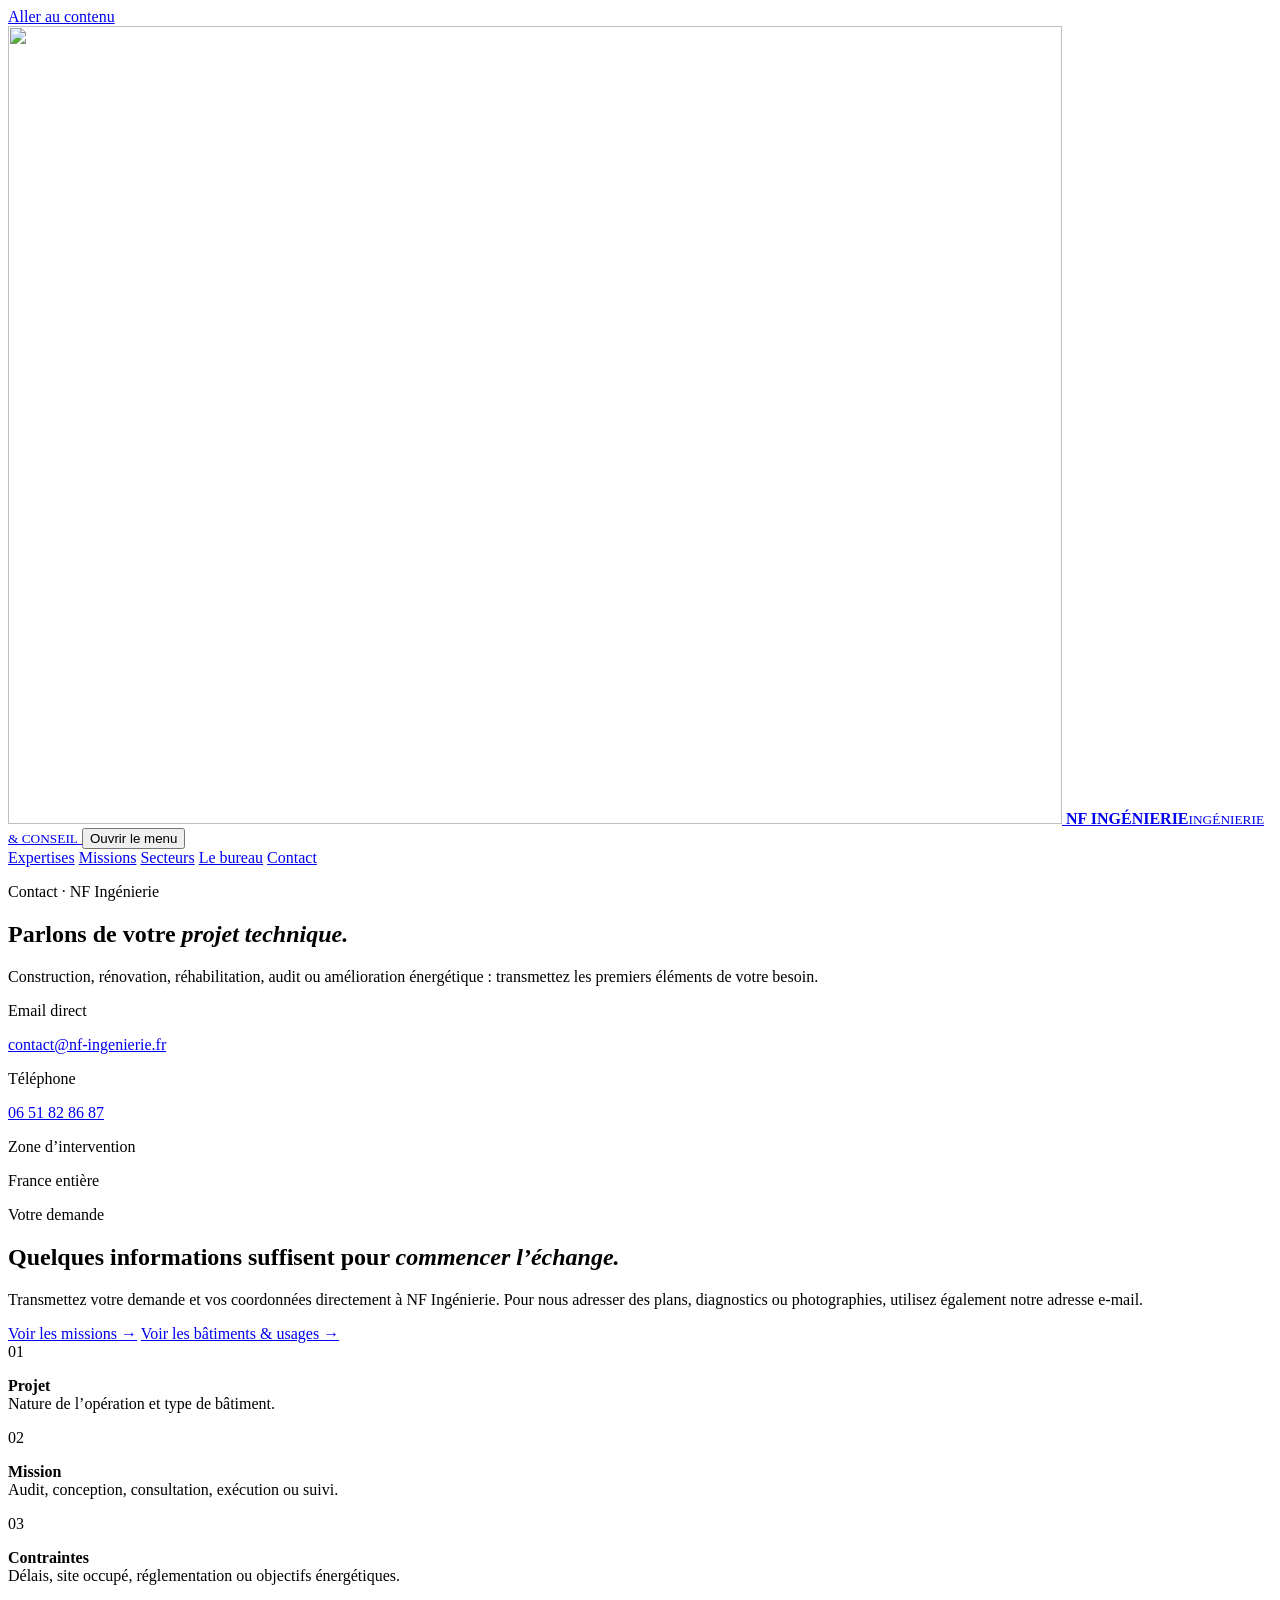
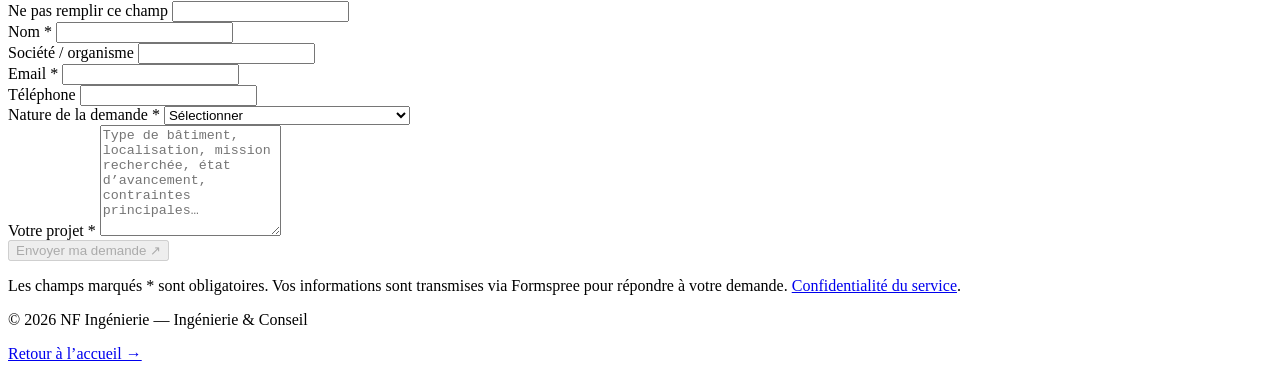
==== commit f76d3aef: "Add files via upload" ====
--- a/contact.html
+++ b/contact.html
@@ -5,7 +5,7 @@
   <meta name="viewport" content="width=device-width, initial-scale=1">
   <title>Contact | NF Ingénierie</title>
   <meta name="description" content="Présentez votre projet à NF Ingénierie : études CVC, plomberie, électricité, GTB/GTC, thermique, énergie et maîtrise d’œuvre.">
-  <meta name="theme-color" content="#00452c">
+  <meta name="theme-color" content="#c1dbbc">
   <meta name="robots" content="index,follow">
   <link rel="canonical" href="https://nf-ingenierie-bureau-etudes.github.io/contact.html">
   <link rel="icon" type="image/png" href="assets/images/logo-nf-ingenierie.png">
@@ -48,6 +48,9 @@
         <div class="contact-hero-meta reveal">
           <p class="meta-label">Email direct</p>
           <a href="mailto:contact@nf-ingenierie.fr">contact@nf-ingenierie.fr</a>
+          
+          <p class="meta-label">Téléphone</p>
+          <a href="tel:+33651828687">06 51 82 86 87</a>
           <p class="meta-label">Zone d’intervention</p>
           <p>France entière</p>
         </div>
@@ -59,7 +62,12 @@
         <div class="contact-context reveal">
           <p class="eyebrow">Votre demande</p>
           <h2>Quelques informations suffisent pour <em>commencer l’échange.</em></h2>
-          <p>Le formulaire prépare un email dans votre logiciel de messagerie. Vous pourrez ensuite y joindre vos plans, programmes, CCTP, diagnostics, photographies ou autres documents utiles.</p>
+          <p>Transmettez votre demande et vos coordonnées directement à NF Ingénierie. Pour nous adresser des plans, diagnostics ou photographies, utilisez également notre adresse e-mail.</p>
+
+          <div class="contact-inline-links">
+            <a class="text-link dark-link" href="index.html#missions">Voir les missions <span aria-hidden="true">→</span></a>
+            <a class="text-link dark-link" href="index.html#secteurs">Voir les bâtiments &amp; usages <span aria-hidden="true">→</span></a>
+          </div>
 
           <div class="contact-points">
             <div><span>01</span><p><strong>Projet</strong><br>Nature de l’opération et type de bâtiment.</p></div>
@@ -69,19 +77,29 @@
         </div>
 
         <div class="contact-form-panel reveal">
-          <form id="contactForm" novalidate>
+          <!-- Activation : remplacer FORMSPREE_FORM_ID par l’identifiant du formulaire gratuit
+               associé à contact@nf-ingenierie.fr. Voir README.md. -->
+          <form id="contactForm" action="https://formspree.io/f/FORMSPREE_FORM_ID" method="post">
+            <div class="form-trap" aria-hidden="true">
+              <label for="website">Ne pas remplir ce champ</label>
+              <input id="website" name="_gotcha" type="text" tabindex="-1" autocomplete="off">
+            </div>
             <div class="form-grid">
               <div class="field">
                 <label for="name">Nom *</label>
-                <input type="text" id="name" name="name" autocomplete="name" required>
+                <input type="text" id="name" name="name" autocomplete="name" maxlength="120" required>
               </div>
               <div class="field">
                 <label for="company">Société / organisme</label>
-                <input type="text" id="company" name="company" autocomplete="organization">
+                <input type="text" id="company" name="company" autocomplete="organization" maxlength="180">
               </div>
               <div class="field field-full">
                 <label for="email">Email *</label>
-                <input type="email" id="email" name="email" autocomplete="email" required>
+                <input type="email" id="email" name="email" autocomplete="email" maxlength="254" required>
+              </div>
+              <div class="field field-full">
+                <label for="phone">Téléphone</label>
+                <input type="tel" id="phone" name="phone" autocomplete="tel" maxlength="40">
               </div>
               <div class="field field-full">
                 <label for="subject">Nature de la demande *</label>
@@ -100,13 +118,14 @@
               </div>
               <div class="field field-full">
                 <label for="message">Votre projet *</label>
-                <textarea id="message" name="message" rows="7" placeholder="Type de bâtiment, localisation, mission recherchée, état d’avancement, contraintes principales…" required></textarea>
+                <textarea id="message" name="message" maxlength="10000" rows="7" placeholder="Type de bâtiment, localisation, mission recherchée, état d’avancement, contraintes principales…" required></textarea>
               </div>
             </div>
 
-            <button class="button button-primary form-submit" type="submit">Préparer mon email <span aria-hidden="true">↗</span></button>
-            <p class="form-note">Aucune donnée n’est stockée par ce site : l’envoi passe par votre logiciel de messagerie.</p>
-            <p id="formStatus" class="form-status" aria-live="polite"></p>
+            <button class="button button-primary form-submit" type="submit" disabled>Envoyer ma demande <span aria-hidden="true">↗</span></button>
+            <p class="form-note">Les champs marqués * sont obligatoires. Vos informations sont transmises via Formspree pour répondre à votre demande. <a href="https://formspree.io/legal/privacy-policy/" target="_blank" rel="noopener noreferrer">Confidentialité du service</a>.</p>
+            <p id="formStatus" class="form-status" role="status" aria-live="polite" aria-atomic="true" tabindex="-1"></p>
+            <noscript><p>Pour envoyer votre demande sans JavaScript, contactez-nous à <a href="mailto:contact@nf-ingenierie.fr">contact@nf-ingenierie.fr</a> ou au <a href="tel:+33651828687">06 51 82 86 87</a>.</p></noscript>
           </form>
         </div>
       </div>
